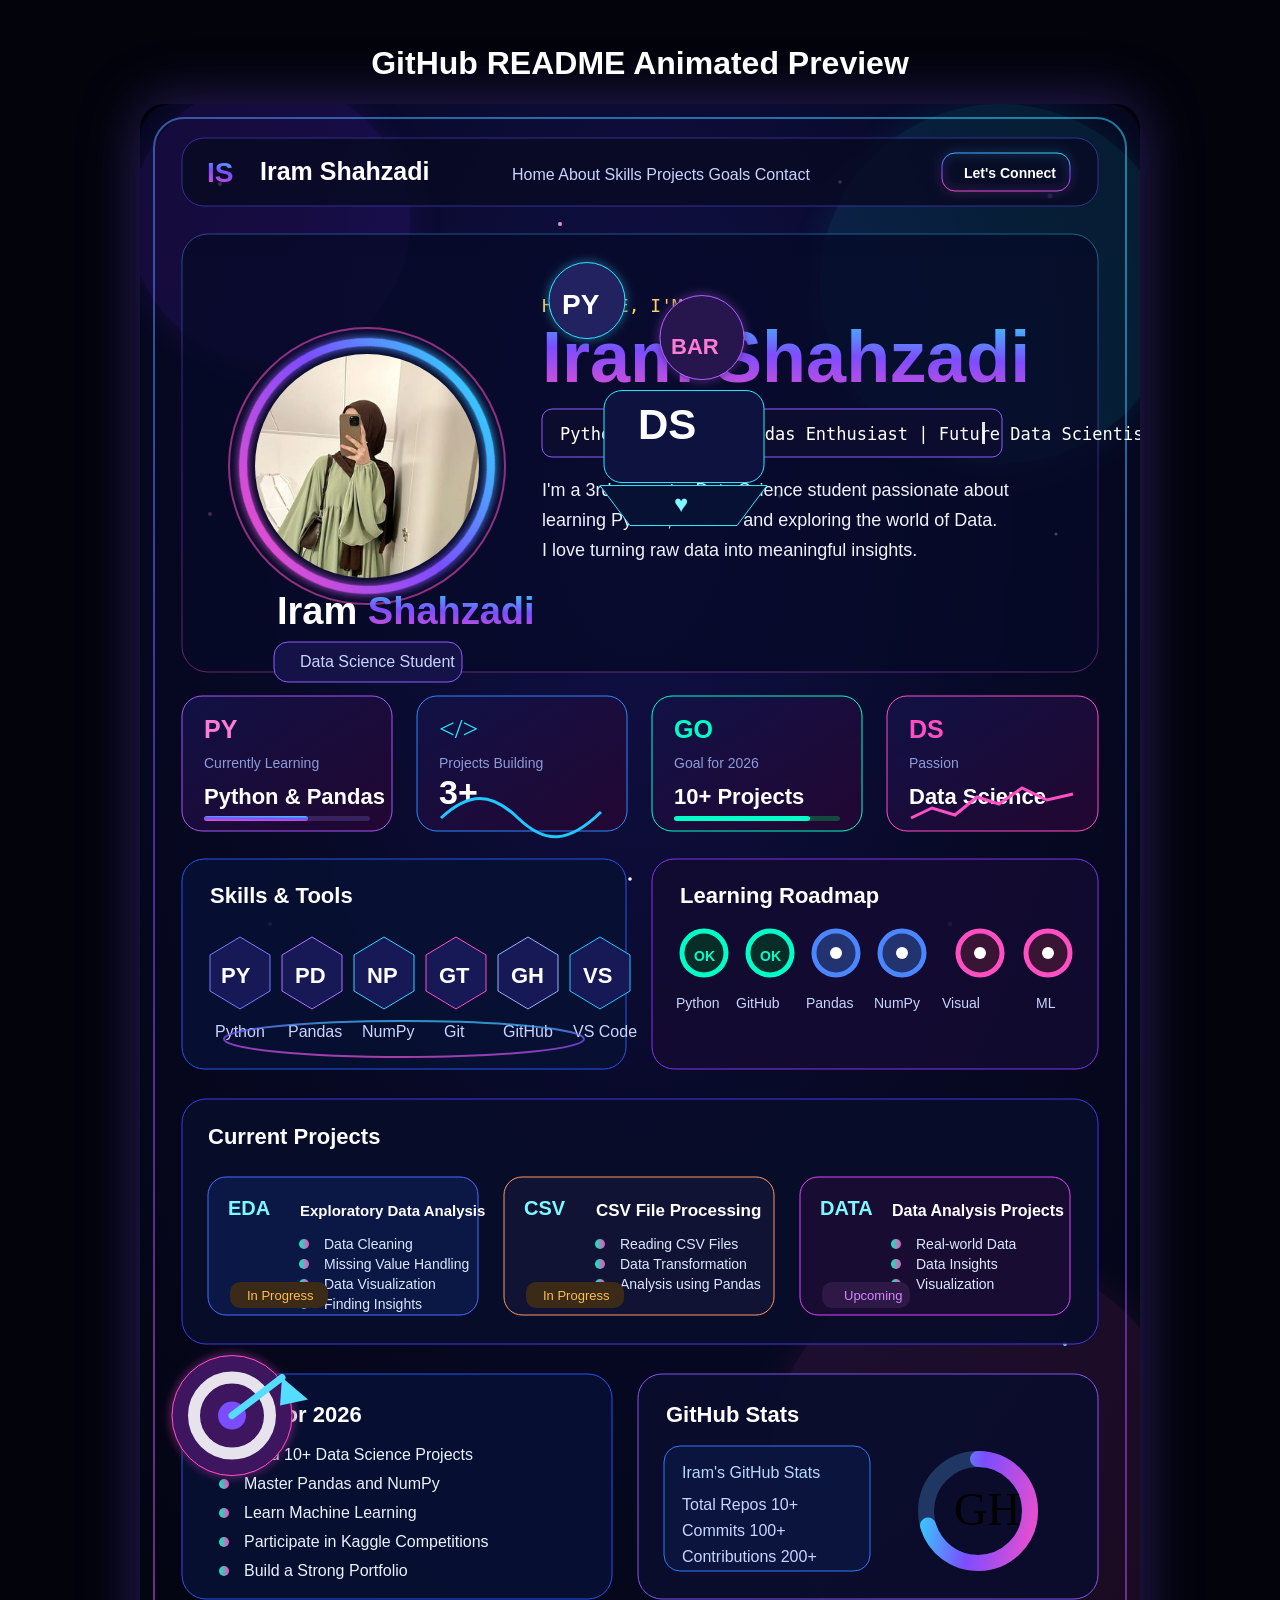
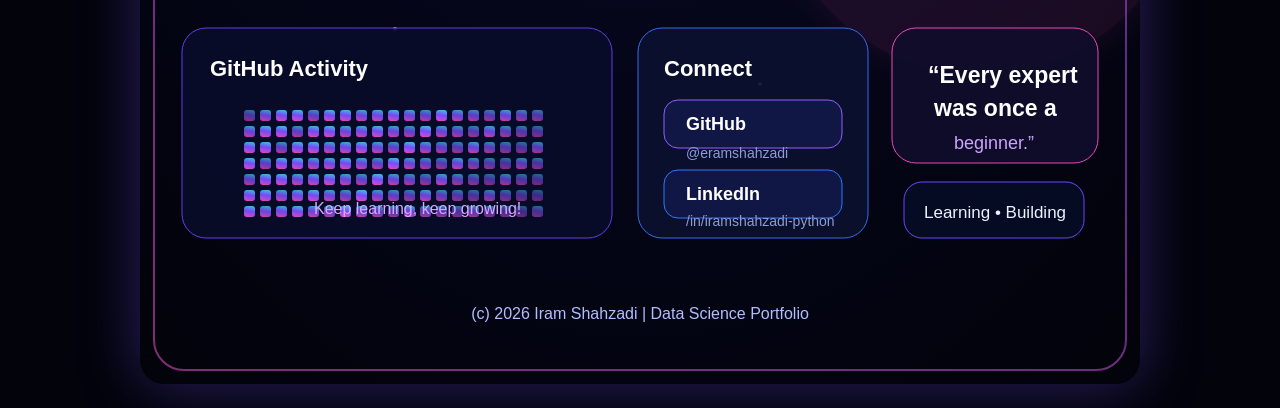
==== readme-animated-preview.html @ e611feb4 "Update portfolio" ====
<!DOCTYPE html>
<html lang="en"><head><meta charset="UTF-8"><meta name="viewport" content="width=device-width, initial-scale=1.0"><title>README Preview</title>
<style>body{margin:0;background:#02030b;padding:24px;font-family:Arial,sans-serif;color:#fff}.wrap{max-width:1000px;margin:auto}img{width:100%;display:block;border-radius:24px;box-shadow:0 0 60px rgba(126,87,255,.35)}h1{text-align:center}</style></head>
<body><div class="wrap"><h1>GitHub README Animated Preview</h1><img src="assets/github-profile-neon.svg" alt="README neon preview"></div></body></html>
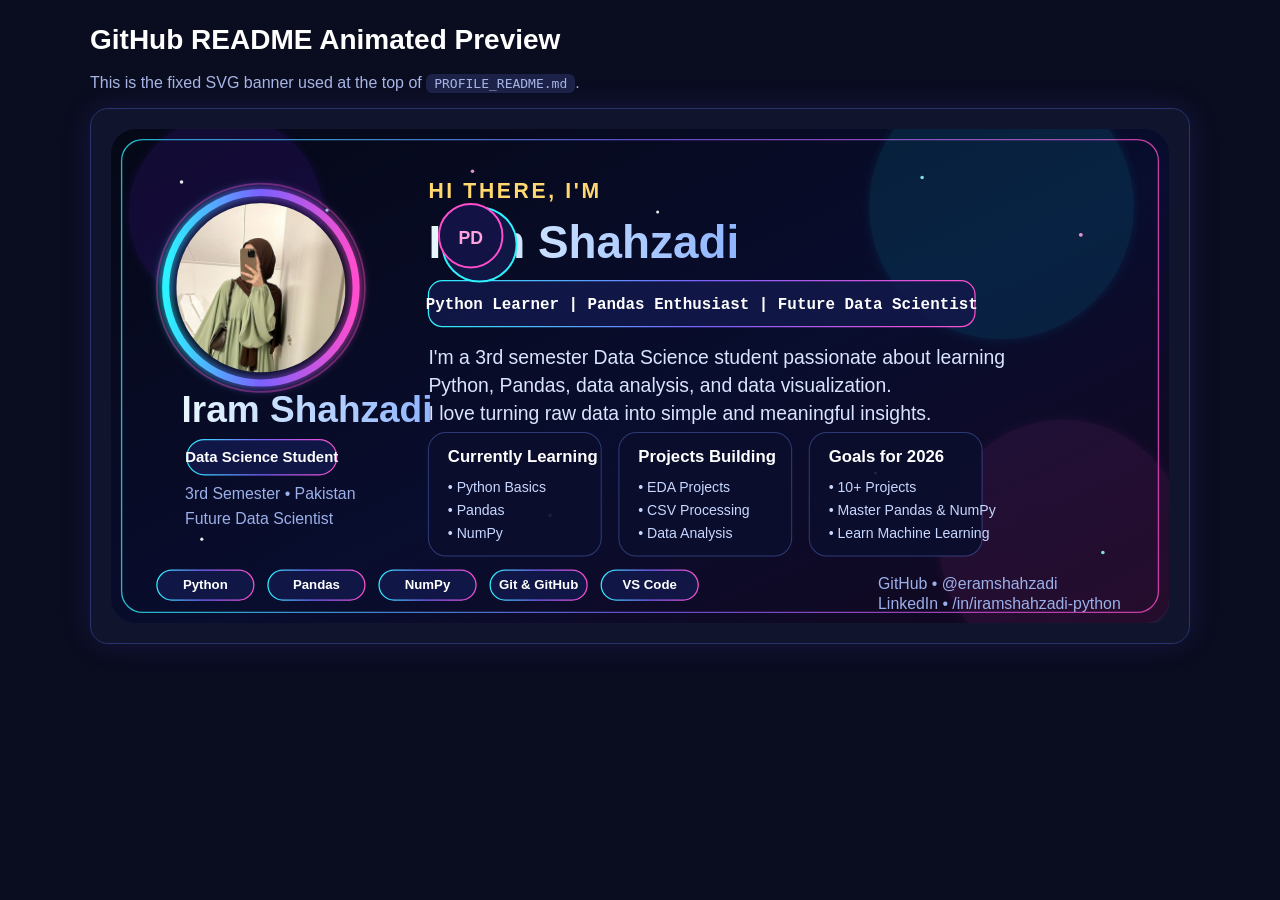
==== commit 539da007: "Update portfolio" ====
--- a/readme-animated-preview.html
+++ b/readme-animated-preview.html
@@ -1,4 +1,26 @@
-<!DOCTYPE html>
-<html lang="en"><head><meta charset="UTF-8"><meta name="viewport" content="width=device-width, initial-scale=1.0"><title>README Preview</title>
-<style>body{margin:0;background:#02030b;padding:24px;font-family:Arial,sans-serif;color:#fff}.wrap{max-width:1000px;margin:auto}img{width:100%;display:block;border-radius:24px;box-shadow:0 0 60px rgba(126,87,255,.35)}h1{text-align:center}</style></head>
-<body><div class="wrap"><h1>GitHub README Animated Preview</h1><img src="assets/github-profile-neon.svg" alt="README neon preview"></div></body></html>
+<!doctype html>
+<html>
+<head>
+<meta charset="utf-8">
+<meta name="viewport" content="width=device-width, initial-scale=1">
+<title>README Animated Preview</title>
+<style>
+body{margin:0;background:#0a0d1f;color:#fff;font-family:Arial,Helvetica,sans-serif;padding:24px}
+.wrap{max-width:1100px;margin:0 auto}
+h1{font-size:28px;margin:0 0 18px}
+.card{background:#10142d;border:1px solid #28336d;border-radius:18px;padding:20px;box-shadow:0 0 30px rgba(94,76,255,.15)}
+img{width:100%;height:auto;display:block;border-radius:16px}
+p{color:#a7b5e6}
+code{background:#1b2147;padding:2px 8px;border-radius:6px}
+</style>
+</head>
+<body>
+<div class="wrap">
+  <h1>GitHub README Animated Preview</h1>
+  <p>This is the fixed SVG banner used at the top of <code>PROFILE_README.md</code>.</p>
+  <div class="card">
+    <img src="assets/github-profile-neon.svg" alt="README neon preview">
+  </div>
+</div>
+</body>
+</html>
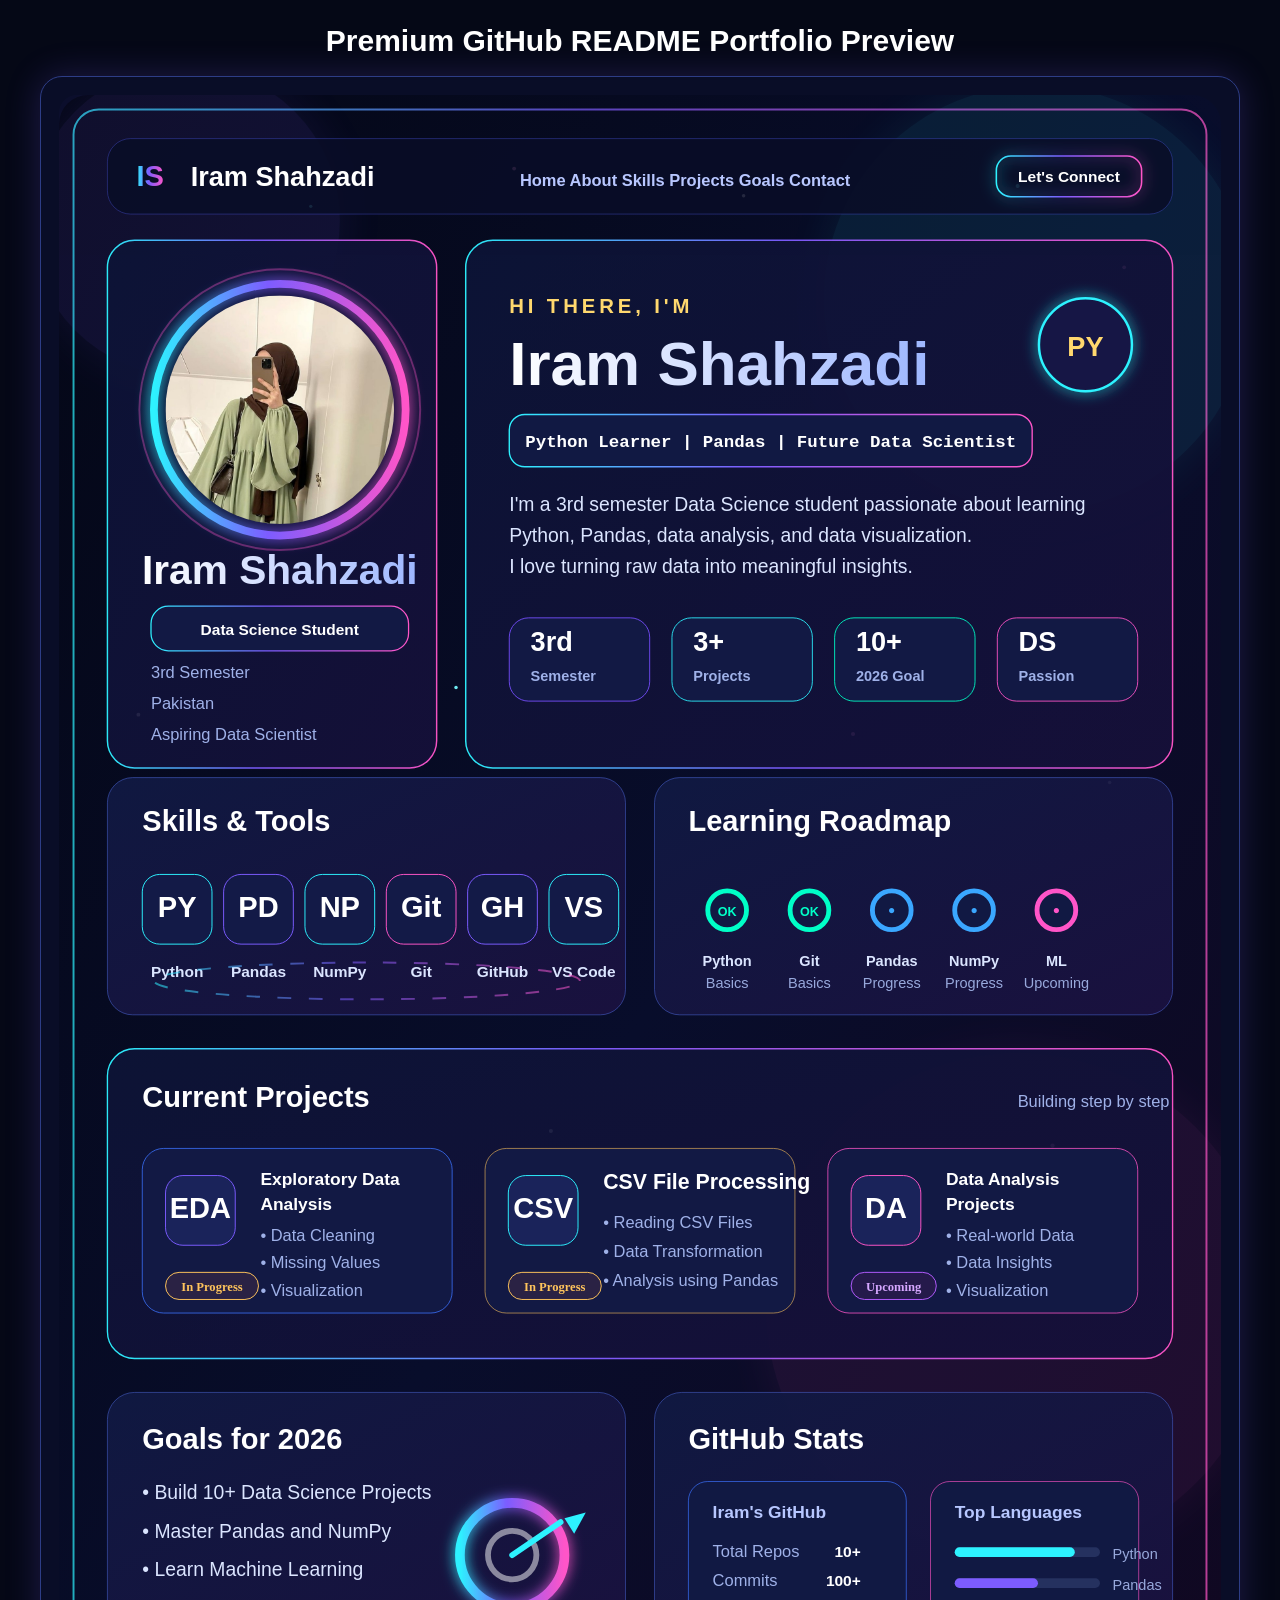
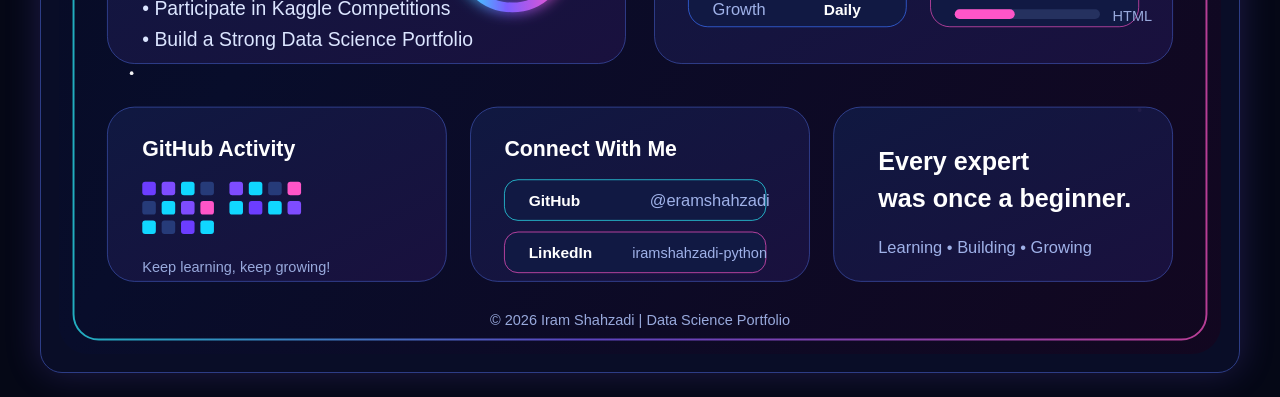
==== commit 523a9aac: "Update portfolio 4" ====
--- a/readme-animated-preview.html
+++ b/readme-animated-preview.html
@@ -3,24 +3,19 @@
 <head>
 <meta charset="utf-8">
 <meta name="viewport" content="width=device-width, initial-scale=1">
-<title>README Animated Preview</title>
+<title>Premium README Preview</title>
 <style>
-body{margin:0;background:#0a0d1f;color:#fff;font-family:Arial,Helvetica,sans-serif;padding:24px}
-.wrap{max-width:1100px;margin:0 auto}
-h1{font-size:28px;margin:0 0 18px}
-.card{background:#10142d;border:1px solid #28336d;border-radius:18px;padding:20px;box-shadow:0 0 30px rgba(94,76,255,.15)}
-img{width:100%;height:auto;display:block;border-radius:16px}
-p{color:#a7b5e6}
-code{background:#1b2147;padding:2px 8px;border-radius:6px}
+  body{margin:0;background:#050816;color:#fff;font-family:Arial,Helvetica,sans-serif;padding:24px}
+  .wrap{max-width:1200px;margin:0 auto}
+  h1{font-size:30px;margin:0 0 18px;text-align:center}
+  .card{background:#090d27;border:1px solid #2d3d86;border-radius:22px;padding:18px;box-shadow:0 0 35px rgba(124,92,255,.22)}
+  img{width:100%;height:auto;display:block;border-radius:18px}
 </style>
 </head>
 <body>
 <div class="wrap">
-  <h1>GitHub README Animated Preview</h1>
-  <p>This is the fixed SVG banner used at the top of <code>PROFILE_README.md</code>.</p>
-  <div class="card">
-    <img src="assets/github-profile-neon.svg" alt="README neon preview">
-  </div>
+  <h1>Premium GitHub README Portfolio Preview</h1>
+  <div class="card"><img src="assets/github-profile-neon.svg" alt="Iram Shahzadi premium GitHub profile preview"></div>
 </div>
 </body>
 </html>
